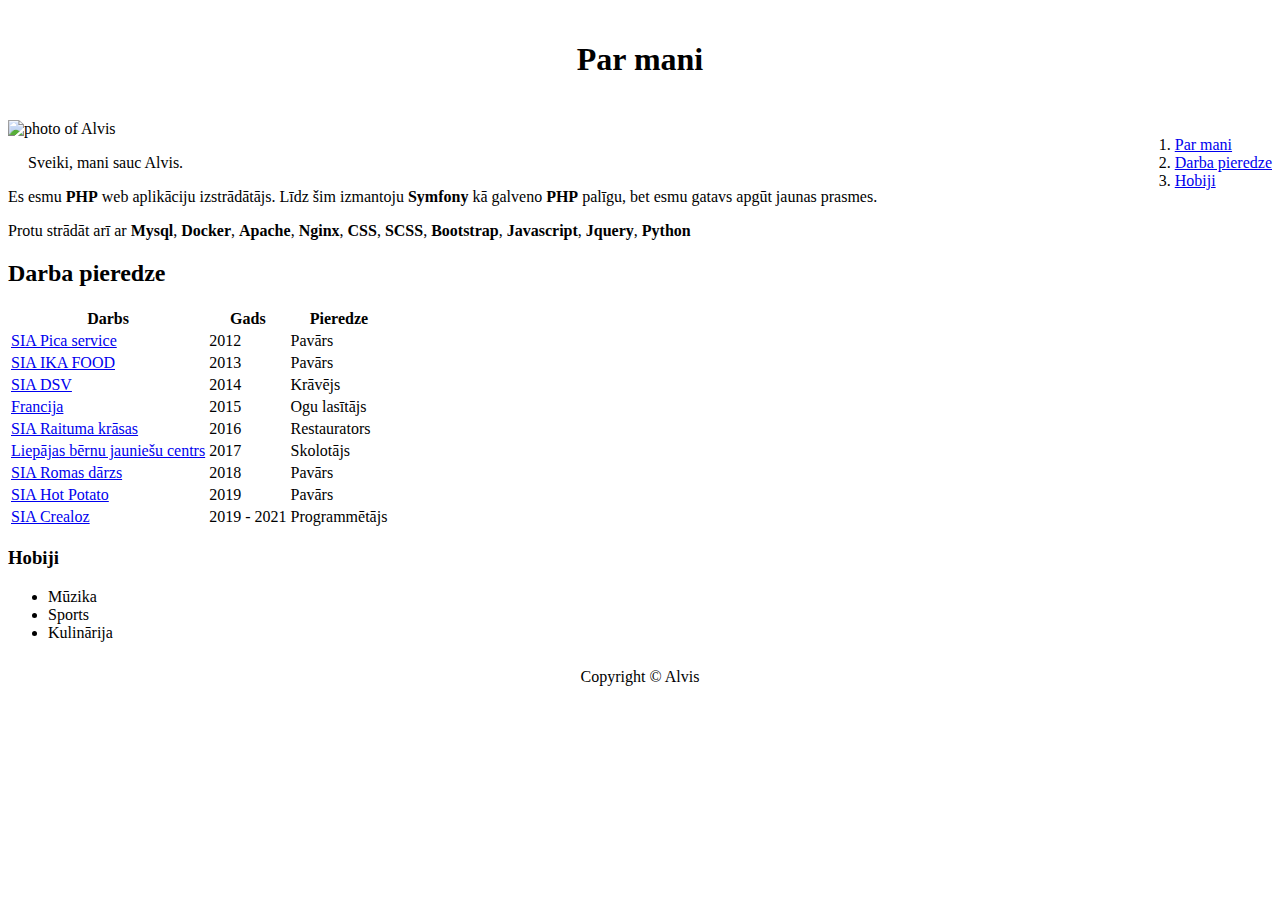
==== index.html @ 03b66365 "index" ====
<!DOCTYPE html>
<html>
    <head>
        <meta charset="utf-8">
        <title>Alvis Grigaluns</title>
        <link rel="stylesheet" type="text/css" href="output.css">
        <script type="text/javascript" src="scripts.js"></script>
    </head>
	<body style="margin-bottom: 10px">
        <header id="me">
			<div class="h1">
            <h1 style="text-align: center; padding: 20px;">Par mani</h1>
			</div>
			<div class="nav">
            <nav style="float: right">
                <ol>
                    <li><a href="#me">Par mani</a></li>
                    <li><a href="#work">Darba pieredze</a></li>
                    <li><a href="#hobbies">Hobiji</a></li>
				</ol>
            </nav>
			</div>
		</header>
        <section id="content">
                <div class="image-cropper">
                    <img src="alvis.jpg" class="profile-pic" alt="photo of Alvis" />
                </div>
                <p style="margin-left: 20px">
                    Sveiki, mani sauc <span class="my-name">Alvis.</span>

                </p>
                <div class="p">
                    <p>Es esmu <b>PHP</b> web aplikāciju izstrādātājs. Līdz šim izmantoju <b>Symfony</b> kā galveno <b>PHP</b> palīgu, bet esmu gatavs apgūt jaunas prasmes.</p>
                    <p>Protu strādāt arī ar <b>Mysql</b>, <b>Docker</b>, <b>Apache</b>, <b>Nginx</b>, <b>CSS</b>, <b>SCSS</b>, <b>Bootstrap</b>, <b>Javascript</b>, <b>Jquery</b>, <b>Python</b><p>
                </div>
            <div id="work">
                <h2>Darba pieredze</h2>
                <table class="work-xp">
                    <thead>
                    <tr>
                        <th>Darbs</th>
                        <th>Gads</th>
                        <th>Pieredze</th>
                    </tr>
                    </thead>
                    <tbody>
                    <tr>
                            <td><a href="https://www.cili.lv/" target="_blank">SIA Pica service</a></td>
                            <td>2012</td>
                            <td>Pavārs</td>
                    </tr>
                    <tr>
                        <td><a href="https://www.mcbalerija.com/" target="_blank">SIA IKA FOOD</a></td>
                        <td>2013</td>
                        <td>Pavārs</td>
                    </tr>
                    <tr>
                        <td><a href="https://www.lv.dsv.com/" target="_blank">SIA DSV</a></td>
                        <td>2014</td>
                        <td>Krāvējs</td>
                    </tr>
                    <tr>
                        <td><a href="https://www.facebook.com/profile.php?id=100010248939226" target="_blank">Francija</a></td>
                        <td>2015</td>
                        <td>Ogu lasītājs</td>
                    </tr>
                    <tr>
                        <td><a href="https://www.raitums.lv/copy-of-sakums" target="_blank">SIA Raituma krāsas</a></td>
                        <td>2016</td>
                        <td>Restaurators</td>
                    </tr>
                    <tr>
                        <td><a href="http://www.jauniesumaja.lv/" target="_blank">Liepājas bērnu jauniešu centrs</a></td>
                        <td>2017</td>
                        <td>Skolotājs</td>
                    </tr>
                    <tr>
                        <td><a href="https://www.facebook.com/romarestorans/" target="_blank">SIA Romas dārzs</a></td>
                        <td>2018</td>
                        <td>Pavārs</td>
                    </tr>
                    <tr>
                        <td><a href="https://www.facebook.com/hotpotatoliepaja/" target="_blank">SIA Hot Potato</a></td>
                        <td>2019</td>
                        <td>Pavārs</td>
                    </tr>
                    <tr>
                        <td><a href="https://www.crealoz.fr/" target="_blank">SIA Crealoz</a></td>
                        <td>2019 - 2021</td>
                        <td>Programmētājs</td>
                    </tr>
                    </tbody>
                </table>
            </div>
            <div id="hobbies">
                <h3>Hobiji</h3>
                <ul>
                    <li>Mūzika</li>
                    <li>Sports</li>
                    <li>Kulinārija</li>
                </ul>
            </div>
        </section>
        <footer style="text-align: center; padding: 10px; margin-bottom: 20px;">
            Copyright &copy; Alvis
        </footer>
    </body>
</html>
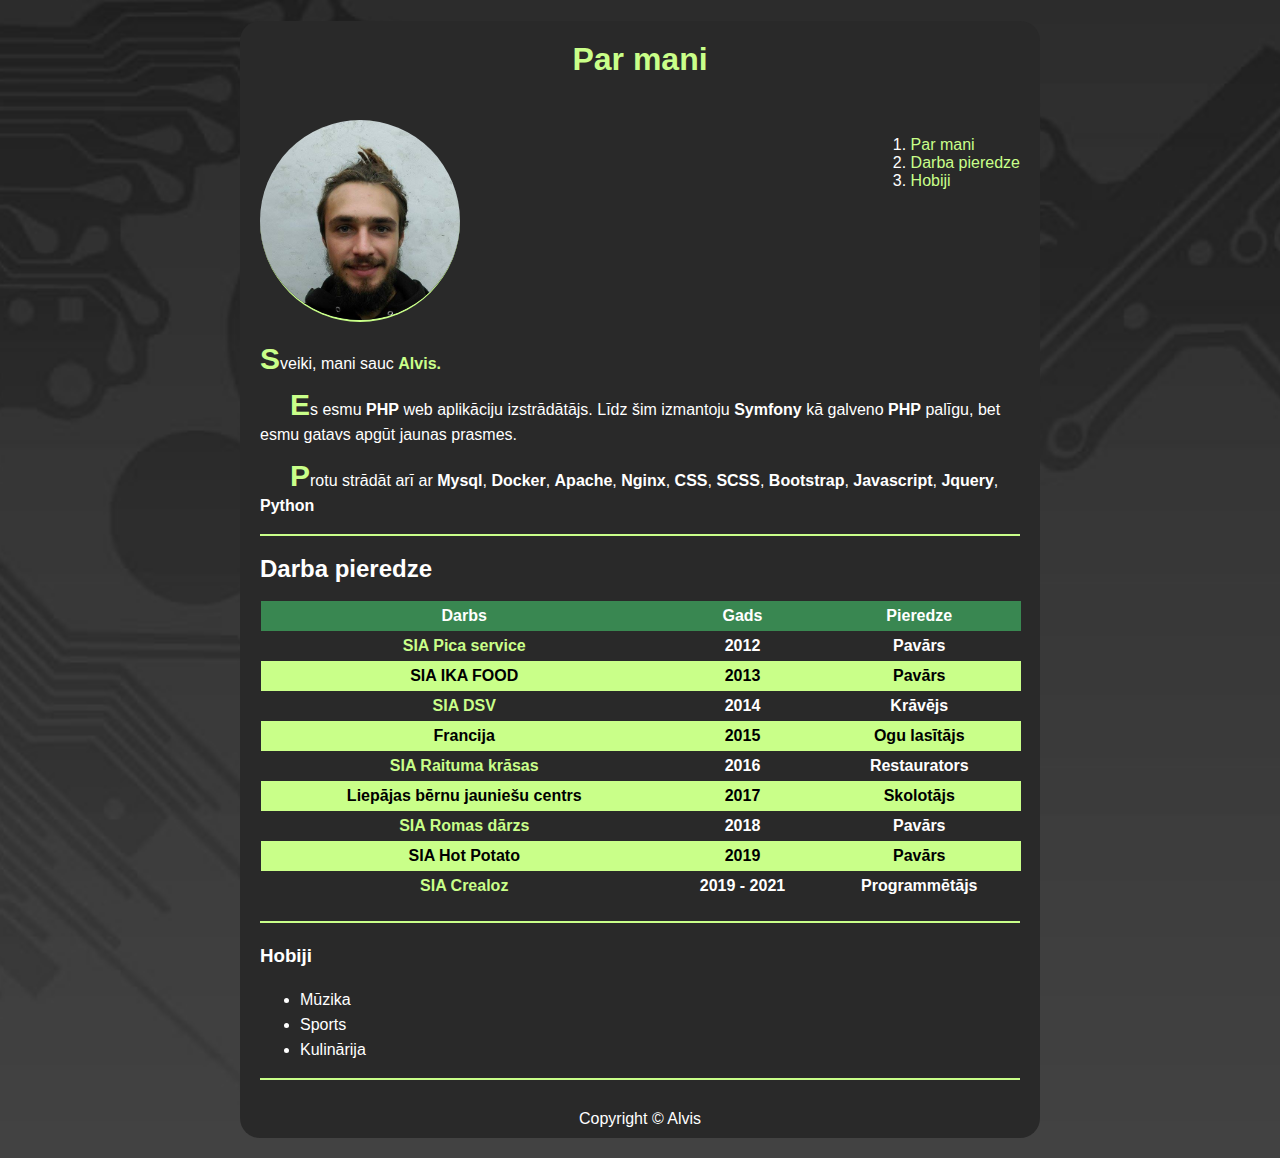
==== commit 5b6c8466: "update css" ====
--- a/index.html
+++ b/index.html
@@ -3,7 +3,7 @@
     <head>
         <meta charset="utf-8">
         <title>Alvis Grigaluns</title>
-        <link rel="stylesheet" type="text/css" href="output.css">
+        <link rel="stylesheet" type="text/css" href="styles.css">
         <script type="text/javascript" src="scripts.js"></script>
     </head>
 	<body style="margin-bottom: 10px">
--- a/styles.css
+++ b/styles.css
@@ -0,0 +1,106 @@
+.h1 {
+  color: #c9ff89;
+}
+
+.nav {
+  margin-right: 20px;
+}
+
+body {
+  width: 800px;
+  margin: 0 auto;
+  background-color: #292929;
+  color: #ffffff;
+  font-family: arial;
+  border-radius: 20px 20px;
+}
+
+#content div {
+  border-bottom: #c9ff89 solid 2px;
+  margin-bottom: 20px;
+  margin-left: 20px;
+  margin-right: 20px;
+  line-height: 25px;
+}
+#content div.panel {
+  margin-bottom: 0;
+  border: none;
+}
+#content div > div {
+  border-bottom: none;
+}
+
+.p {
+  text-indent: 30px;
+}
+
+.work-xp {
+  border: none;
+  border-collapse: collapse;
+  margin: 20px 1px;
+  width: 100%;
+}
+.work-xp thead {
+  font-weight: bold;
+  background-color: #398751;
+}
+.work-xp tr {
+  height: 30px;
+}
+.work-xp tr td {
+  text-align: center;
+}
+.work-xp tr:nth-child(2n) {
+  background-color: #c9ff89;
+  color: #000000;
+}
+.work-xp tr:nth-child(2n) a {
+  color: #000000;
+}
+.work-xp tr:nth-child(1n) {
+  font-weight: bolder;
+}
+
+.image-cropper {
+  width: 200px;
+  height: 200px;
+  position: relative;
+  overflow: hidden;
+  border-radius: 50%;
+}
+
+.profile-pic {
+  margin: -25% auto 0;
+  height: auto;
+  width: 100%;
+}
+
+.my-name {
+  font-weight: 800;
+  color: #c9ff89;
+}
+
+a {
+  color: #c9ff89;
+  text-decoration: none;
+}
+a:hover {
+  text-decoration: underline;
+}
+
+p::first-letter {
+  font-weight: bold;
+  color: #c9ff89;
+  font-size: 30px;
+}
+
+html {
+  background-image: url(back.jpg);
+  background-position: center;
+  background-repeat: no-repeat;
+  background-size: cover;
+}
+
+h4 {
+  text-align: center;
+}
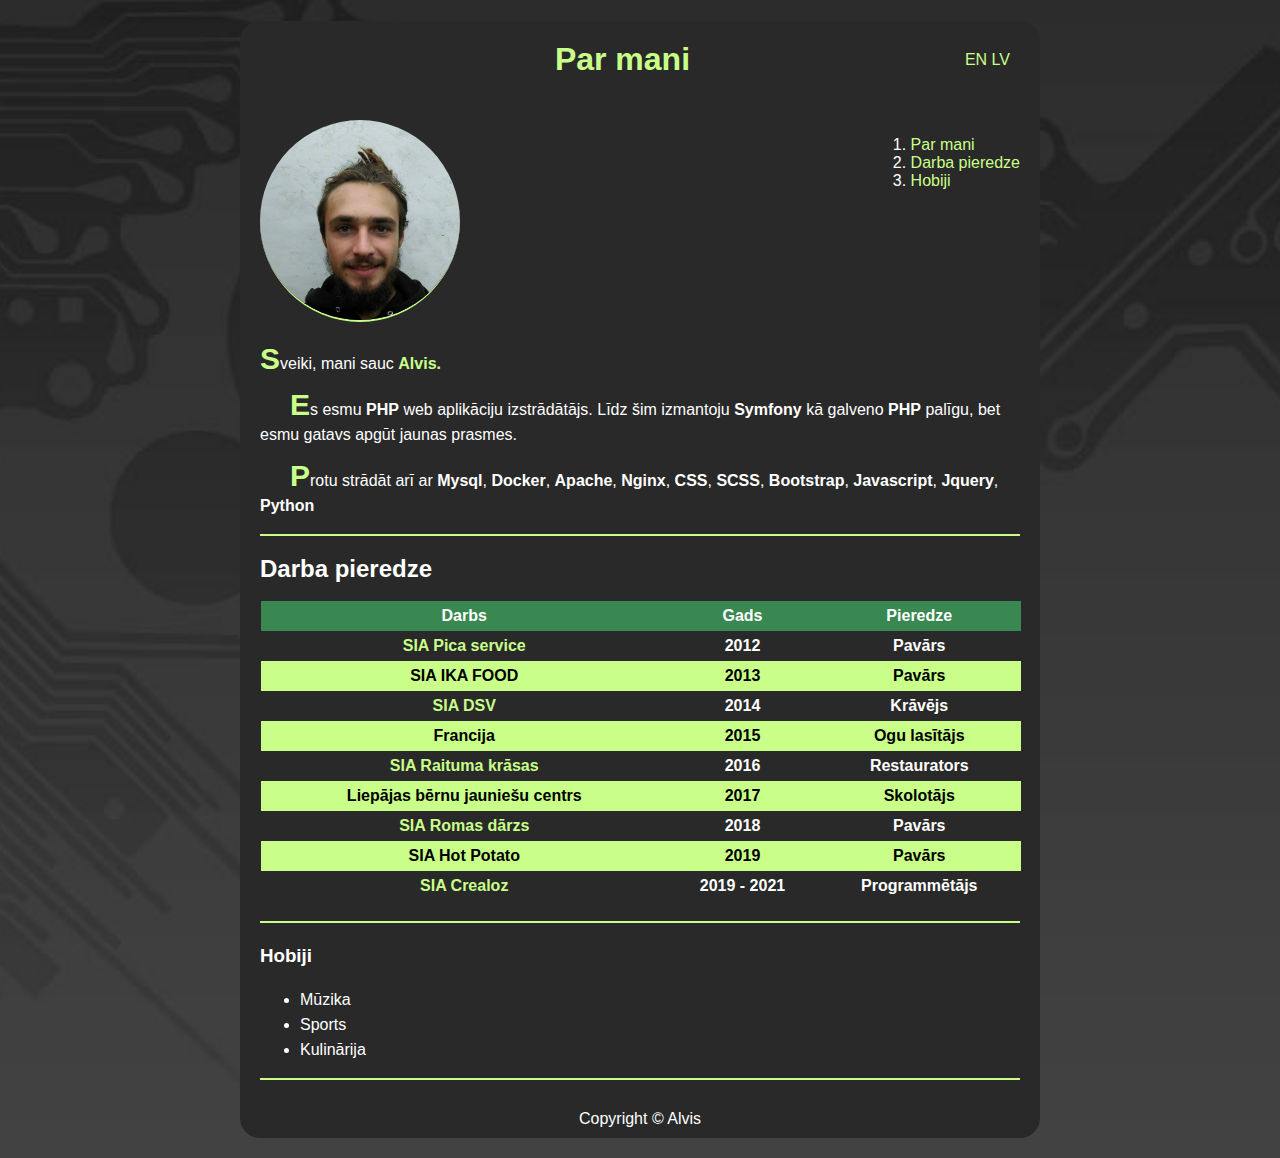
==== commit 4b7df239: "responsive design" ====
--- a/index.html
+++ b/index.html
@@ -7,32 +7,35 @@
         <script type="text/javascript" src="scripts.js"></script>
     </head>
 	<body style="margin-bottom: 10px">
+        <div class="lang">
+            <a href="enindex.html">EN</a>
+            <a href="index.html">LV</a>
+        </div>
         <header id="me">
 			<div class="h1">
-            <h1 style="text-align: center; padding: 20px;">Par mani</h1>
+                <h1 style="text-align: center; padding: 20px;">Par mani</h1>
 			</div>
 			<div class="nav">
-            <nav style="float: right">
-                <ol>
-                    <li><a href="#me">Par mani</a></li>
-                    <li><a href="#work">Darba pieredze</a></li>
-                    <li><a href="#hobbies">Hobiji</a></li>
-				</ol>
-            </nav>
+                <nav style="float: right">
+                    <ol>
+                        <li><a href="#me">Par mani</a></li>
+                        <li><a href="#work">Darba pieredze</a></li>
+                        <li><a href="#hobbies">Hobiji</a></li>
+                    </ol>
+                </nav>
 			</div>
 		</header>
         <section id="content">
-                <div class="image-cropper">
-                    <img src="alvis.jpg" class="profile-pic" alt="photo of Alvis" />
-                </div>
-                <p style="margin-left: 20px">
-                    Sveiki, mani sauc <span class="my-name">Alvis.</span>
-
-                </p>
-                <div class="p">
-                    <p>Es esmu <b>PHP</b> web aplikāciju izstrādātājs. Līdz šim izmantoju <b>Symfony</b> kā galveno <b>PHP</b> palīgu, bet esmu gatavs apgūt jaunas prasmes.</p>
-                    <p>Protu strādāt arī ar <b>Mysql</b>, <b>Docker</b>, <b>Apache</b>, <b>Nginx</b>, <b>CSS</b>, <b>SCSS</b>, <b>Bootstrap</b>, <b>Javascript</b>, <b>Jquery</b>, <b>Python</b><p>
-                </div>
+            <div class="image-cropper">
+                <img src="alvis.jpg" class="profile-pic" alt="photo of Alvis" />
+            </div>
+            <p style="margin-left: 20px">
+                Sveiki, mani sauc <span class="my-name">Alvis.</span>
+            </p>
+            <div class="p">
+                <p>Es esmu <strong>PHP</strong> web aplikāciju izstrādātājs. Līdz šim izmantoju <strong>Symfony</strong> kā galveno <strong>PHP</strong> palīgu, bet esmu gatavs apgūt jaunas prasmes.</p>
+                <p>Protu strādāt arī ar <strong>Mysql</strong>, <strong>Docker</strong>, <strong>Apache</strong>, <strong>Nginx</strong>, <strong>CSS</strong>, <strong>SCSS</strong>, <strong>Bootstrap</strong>, <strong>Javascript</strong>, <strong>Jquery</strong>, <strong>Python</strong><p>
+            </div>
             <div id="work">
                 <h2>Darba pieredze</h2>
                 <table class="work-xp">
--- a/styles.css
+++ b/styles.css
@@ -1,5 +1,11 @@
 .h1 {
   color: #c9ff89;
+}
+
+.lang {
+  padding: 30px;
+  float: right;
+  margin-left: -50px;
 }
 
 .nav {
@@ -104,3 +110,15 @@
 h4 {
   text-align: center;
 }
+
+@media only screen and (max-width: 600px) {
+  body {
+    width: 100%;
+  }
+}
+
+@media only screen and (max-width: 800px) {
+  body {
+    width: 100%;
+  }
+}
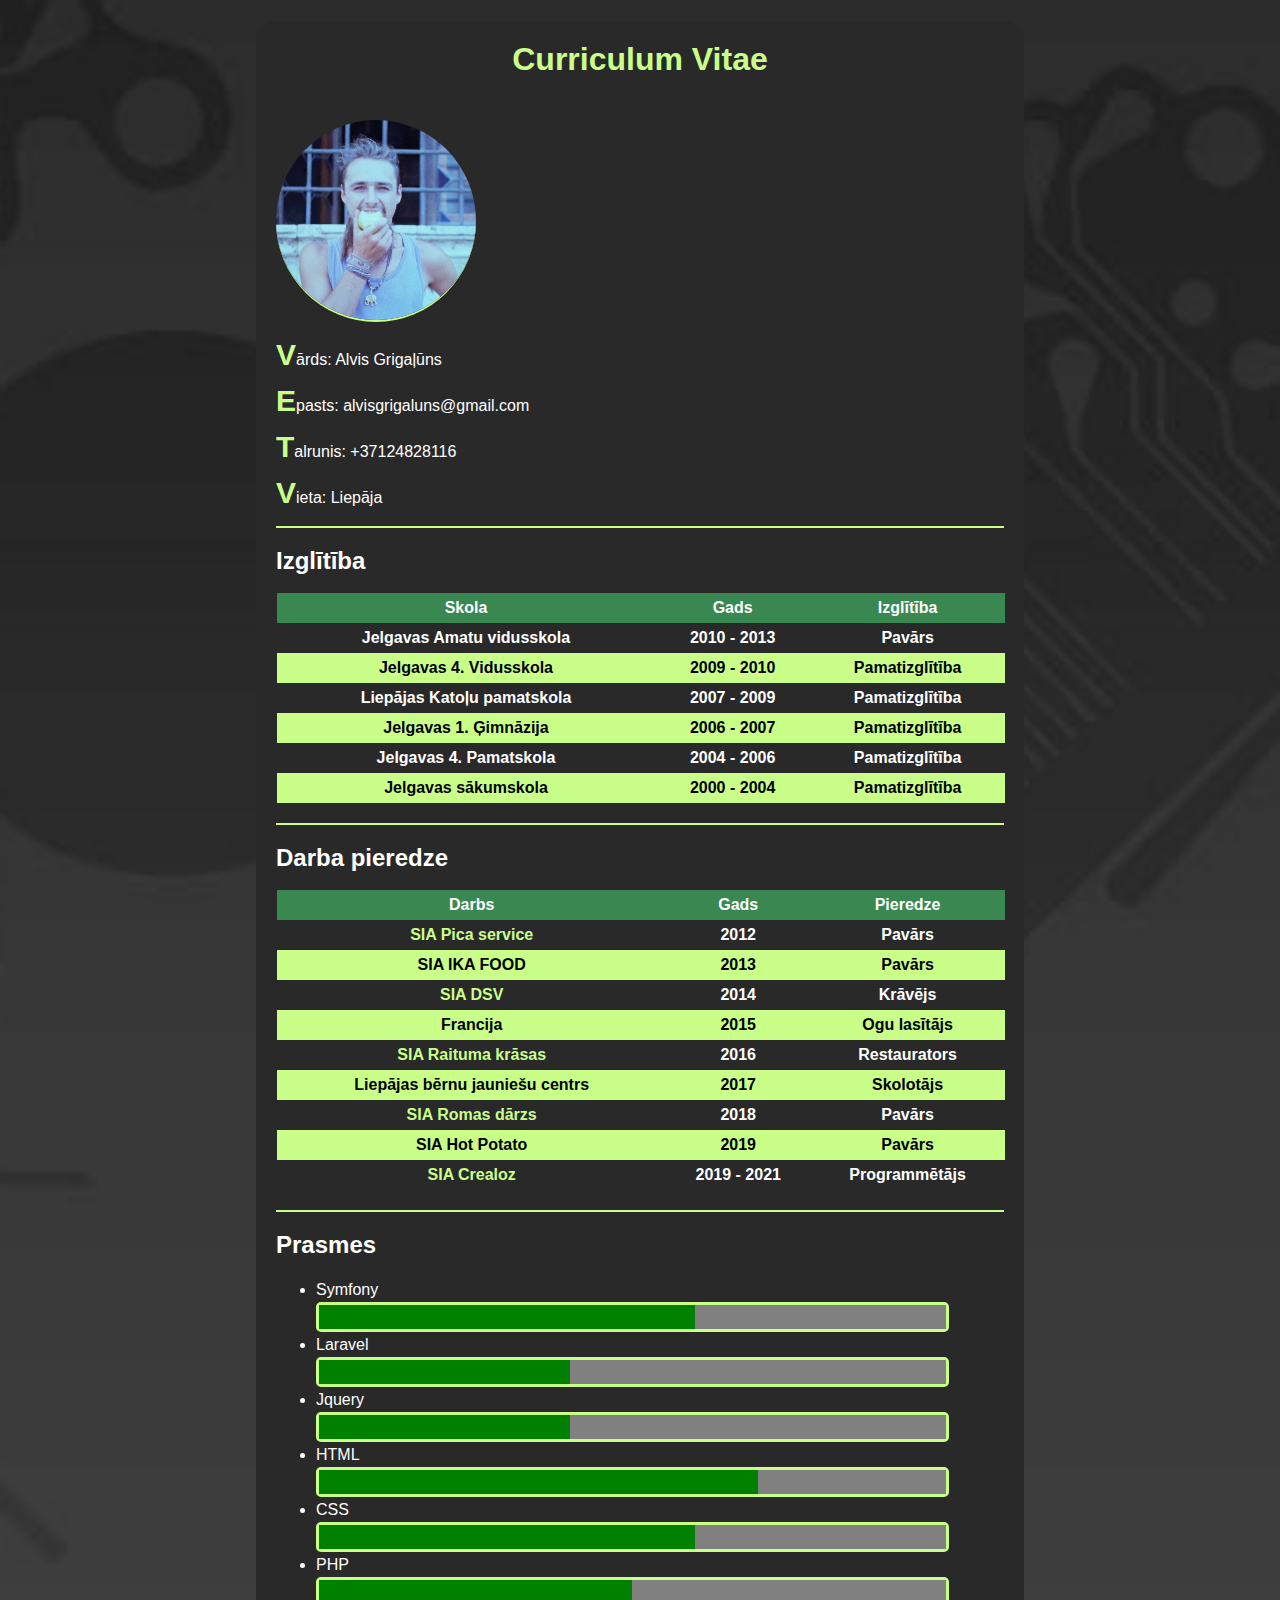
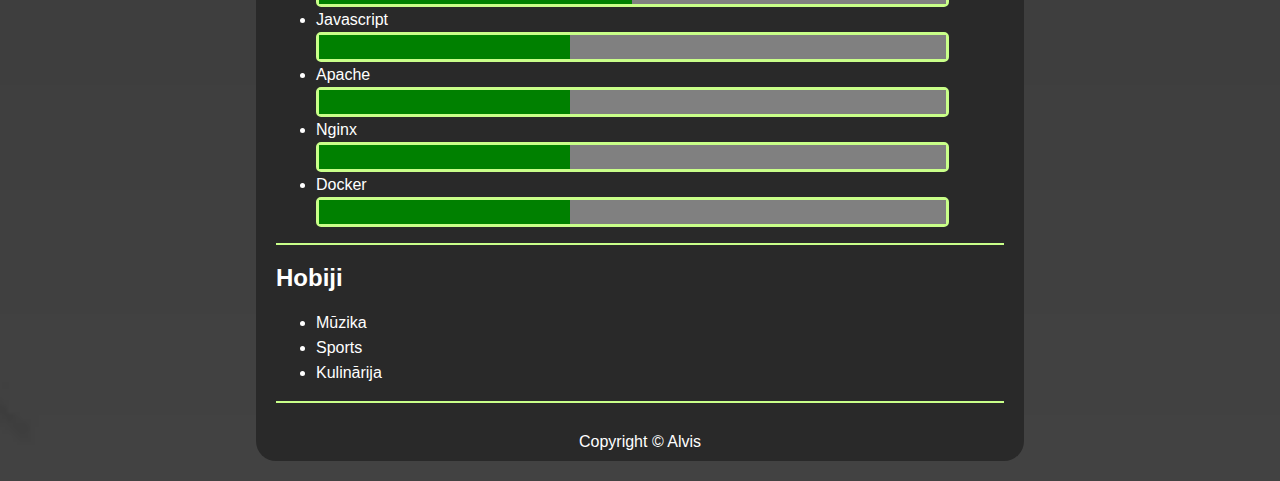
==== commit 32dbbed2: "some update" ====
--- a/index.html
+++ b/index.html
@@ -13,7 +13,7 @@
         </div>
         <header id="me">
 			<div class="h1">
-                <h1 style="text-align: center; padding: 20px;">Par mani</h1>
+                <h1 style="text-align: center; padding: 20px;">Curriculum Vitae</h1>
 			</div>
 			<div class="nav">
                 <nav style="float: right">
@@ -29,12 +29,64 @@
             <div class="image-cropper">
                 <img src="alvis.jpg" class="profile-pic" alt="photo of Alvis" />
             </div>
-            <p style="margin-left: 20px">
-                Sveiki, mani sauc <span class="my-name">Alvis.</span>
-            </p>
-            <div class="p">
-                <p>Es esmu <strong>PHP</strong> web aplikāciju izstrādātājs. Līdz šim izmantoju <strong>Symfony</strong> kā galveno <strong>PHP</strong> palīgu, bet esmu gatavs apgūt jaunas prasmes.</p>
-                <p>Protu strādāt arī ar <strong>Mysql</strong>, <strong>Docker</strong>, <strong>Apache</strong>, <strong>Nginx</strong>, <strong>CSS</strong>, <strong>SCSS</strong>, <strong>Bootstrap</strong>, <strong>Javascript</strong>, <strong>Jquery</strong>, <strong>Python</strong><p>
+            <div class="contact-info">
+                <p>Vārds: Alvis Grigaļūns</p>
+                <p>Epasts: alvisgrigaluns@gmail.com</p>
+                <p>Talrunis: +37124828116</p>
+                <p>Vieta: Liepāja</p>
+            </div>
+            <div class="text">
+                <p style="margin-left: 20px">
+                    Sveiki, mani sauc <span class="my-name">Alvis.</span>
+                </p>
+                <div class="p">
+                    <p>Es esmu <strong>PHP</strong> web aplikāciju izstrādātājs. Līdz šim izmantoju <strong>Symfony</strong> kā galveno <strong>PHP</strong> palīgu, bet esmu gatavs apgūt jaunas prasmes.</p>
+                    <p>Protu strādāt arī ar <strong>Mysql</strong>, <strong>Docker</strong>, <strong>Apache</strong>, <strong>Nginx</strong>, <strong>CSS</strong>, <strong>SCSS</strong>, <strong>Bootstrap</strong>, <strong>Javascript</strong>, <strong>Jquery</strong>, <strong>Python</strong><p>
+                </div>
+            </div>
+            <div id="education">
+                <h2>Izglītība</h2>
+                <table class="work-xp">
+                    <thead>
+                    <tr>
+                        <th>Skola</th>
+                        <th>Gads</th>
+                        <th>Izglītība</th>
+                    </tr>
+                    </thead>
+                    <tbody>
+                    <tr>
+                        <td>Jelgavas Amatu vidusskola</td>
+                        <td>2010 - 2013</td>
+                        <td>Pavārs</td>
+                    </tr>
+                    <tr>
+                        <td>Jelgavas 4. Vidusskola</td>
+                        <td>2009 - 2010</td>
+                        <td>Pamatizglītība</td>
+                    </tr>
+                    <tr>
+                        <td>Liepājas Katoļu pamatskola</td>
+                        <td>2007 - 2009</td>
+                        <td>Pamatizglītība</td>
+                    </tr>
+                    <tr>
+                        <td>Jelgavas 1. Ģimnāzija</td>
+                        <td>2006 - 2007</td>
+                        <td>Pamatizglītība</td>
+                    </tr>
+                    <tr>
+                        <td>Jelgavas 4. Pamatskola</td>
+                        <td>2004 - 2006</td>
+                        <td>Pamatizglītība</td>
+                    </tr>
+                    <tr>
+                        <td>Jelgavas sākumskola</td>
+                        <td>2000 - 2004</td>
+                        <td>Pamatizglītība</td>
+                    </tr>
+                    </tbody>
+                </table>
             </div>
             <div id="work">
                 <h2>Darba pieredze</h2>
@@ -95,8 +147,53 @@
                     </tbody>
                 </table>
             </div>
+            <div id="skills">
+                <h2>Prasmes</h2>
+                <ul>
+                    <li>
+                        <label class="progress-label" for="symfony">Symfony</label>
+                        <progress id="symfony" value="60" max="100"></progress>
+                    </li>
+                    <li>
+                        <label class="progress-label" for="laravel">Laravel</label>
+                        <progress id="laravel" value="40" max="100"></progress>
+                    </li>
+                    <li>
+                        <label class="progress-label" for="jquery">Jquery</label>
+                        <progress id="jquery" value="40" max="100"></progress>
+                    </li>
+                    <li>
+                        <label class="progress-label" for="html">HTML</label>
+                        <progress id="html" value="70" max="100"></progress>
+                    </li>
+                    <li>
+                        <label class="progress-label" for="css">CSS</label>
+                        <progress id="css" value="60" max="100"></progress>
+                    </li>
+                    <li>
+                        <label class="progress-label" for="php">PHP</label>
+                        <progress id="php" value="50" max="100"></progress>
+                    </li>
+                    <li>
+                        <label class="progress-label" for="js">Javascript</label>
+                        <progress id="js" value="40" max="100"></progress>
+                    </li>
+                    <li>
+                        <label class="progress-label" for="apache">Apache</label>
+                        <progress id="apache" value="40" max="100"></progress>
+                    </li>
+                    <li>
+                        <label class="progress-label" for="nginx">Nginx</label>
+                        <progress id="nginx" value="40" max="100"></progress>
+                    </li>
+                    <li>
+                        <label class="progress-label" for="docker">Docker</label>
+                        <progress id="docker" value="40" max="100"></progress>
+                    </li>
+                </ul>
+            </div>
             <div id="hobbies">
-                <h3>Hobiji</h3>
+                <h2>Hobiji</h2>
                 <ul>
                     <li>Mūzika</li>
                     <li>Sports</li>
--- a/styles.css
+++ b/styles.css
@@ -3,17 +3,19 @@
 }
 
 .lang {
+  display: none;
   padding: 30px;
   float: right;
   margin-left: -50px;
 }
 
 .nav {
+  display: none;
   margin-right: 20px;
 }
 
 body {
-  width: 800px;
+  width: 60%;
   margin: 0 auto;
   background-color: #292929;
   color: #ffffff;
@@ -34,6 +36,10 @@
 }
 #content div > div {
   border-bottom: none;
+}
+
+.text {
+  display: none;
 }
 
 .p {
@@ -67,6 +73,24 @@
   font-weight: bolder;
 }
 
+progress {
+  display: block;
+  width: 92%;
+}
+
+progress[value] {
+  -webkit-appearance: none;
+  appearance: none;
+  height: 30px;
+  border: 3px solid #c9ff89;
+  border-radius: 5px 5px;
+}
+
+::-moz-progress-bar {
+   background: #398751;
+}
+
+
 .image-cropper {
   width: 200px;
   height: 200px;
@@ -76,7 +100,7 @@
 }
 
 .profile-pic {
-  margin: -25% auto 0;
+  margin: -2% auto 0;
   height: auto;
   width: 100%;
 }
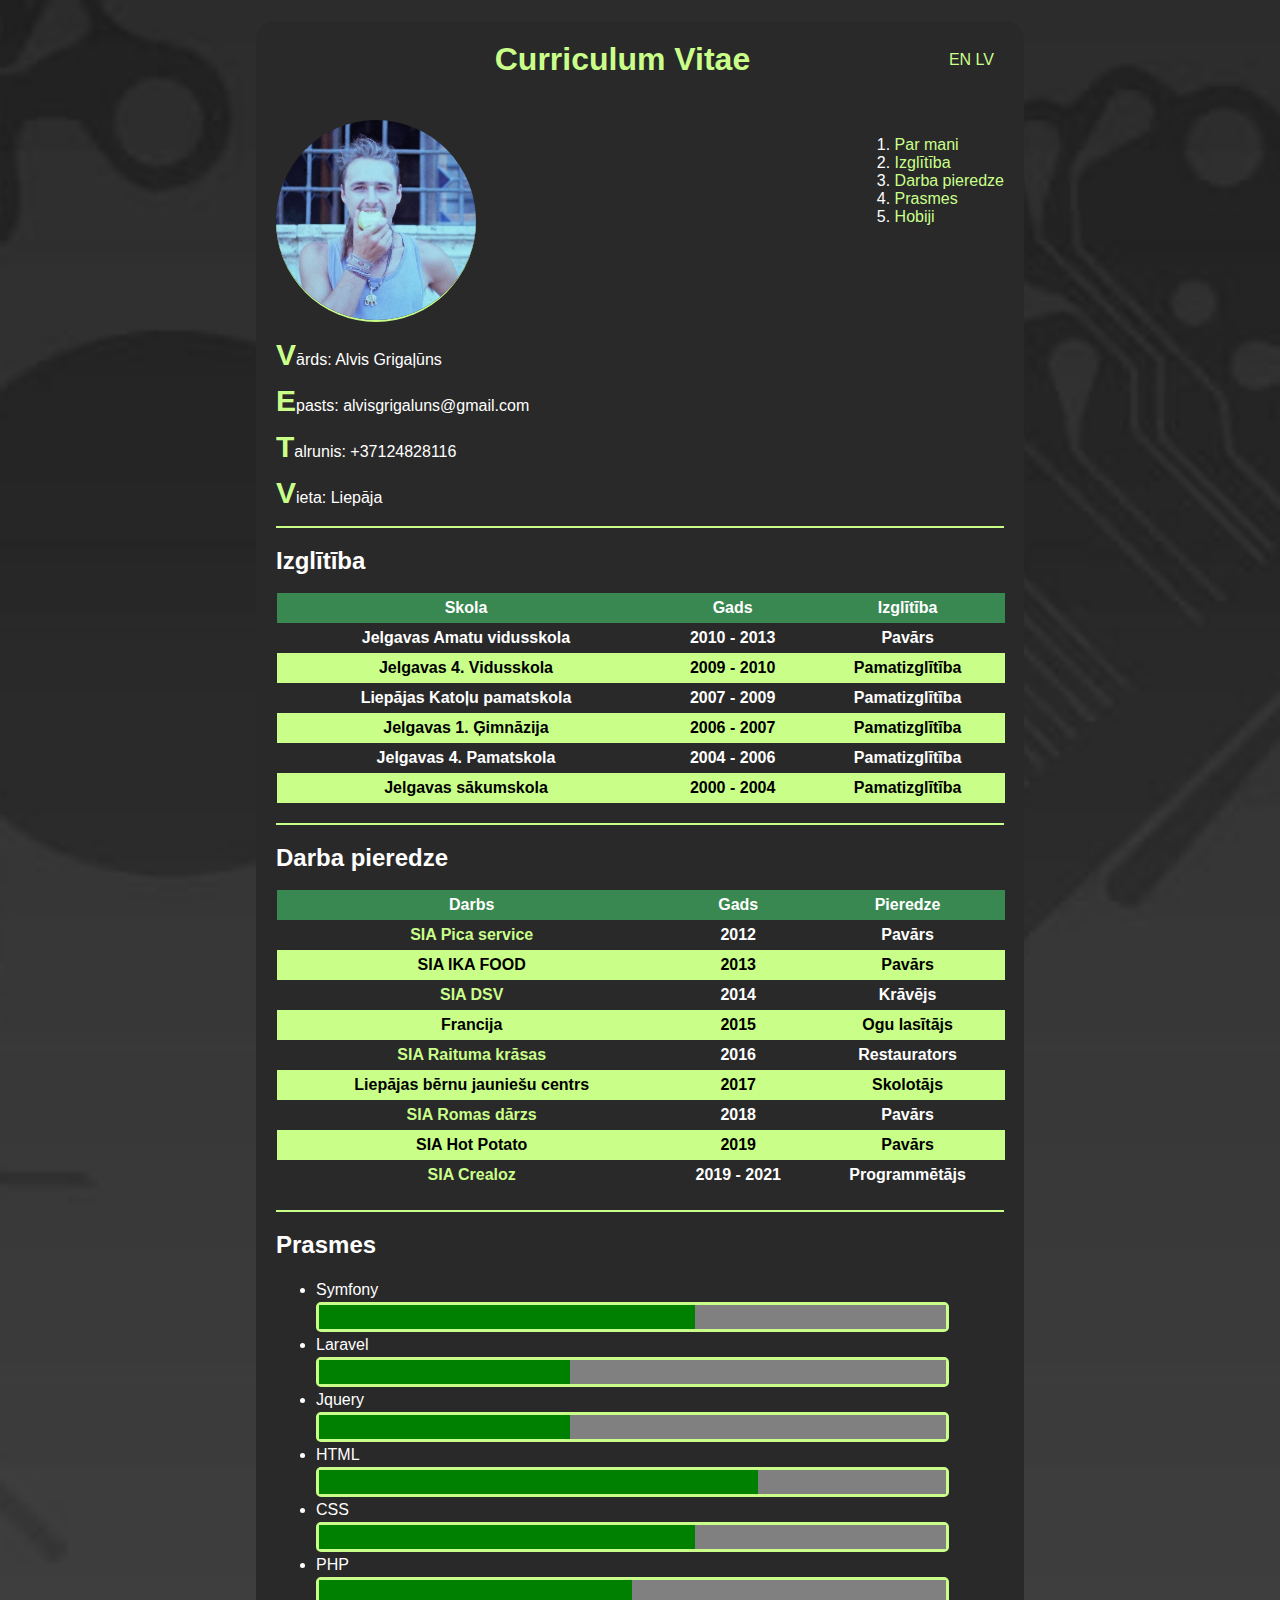
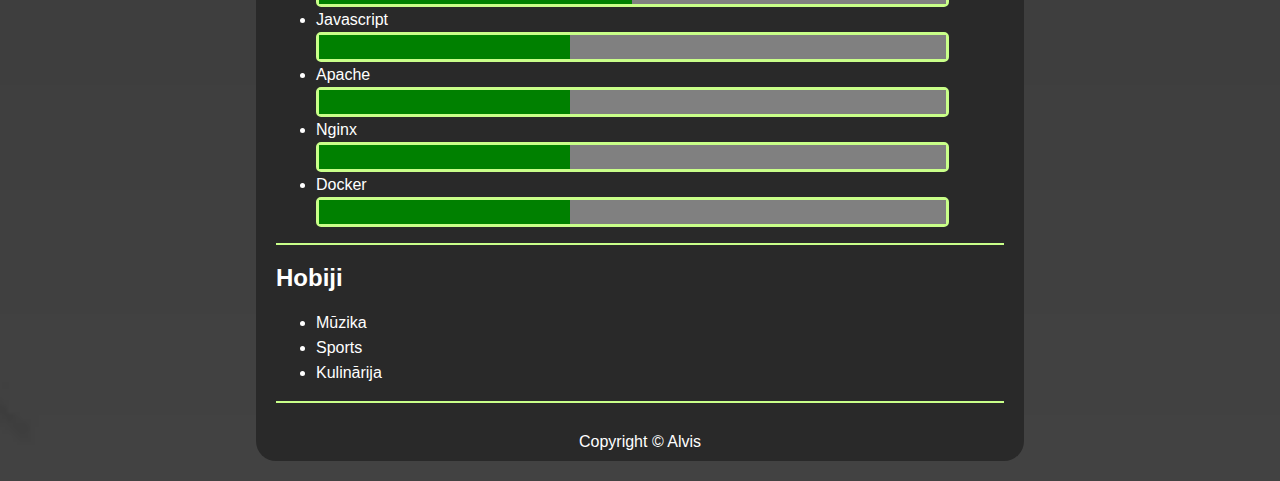
==== commit 408eec5c: "nav update" ====
--- a/index.html
+++ b/index.html
@@ -19,7 +19,9 @@
                 <nav style="float: right">
                     <ol>
                         <li><a href="#me">Par mani</a></li>
+                        <li><a href="#education">Izglītība</a></li>
                         <li><a href="#work">Darba pieredze</a></li>
+                        <li><a href="#skills">Prasmes</a></li>
                         <li><a href="#hobbies">Hobiji</a></li>
                     </ol>
                 </nav>
--- a/styles.css
+++ b/styles.css
@@ -3,14 +3,14 @@
 }
 
 .lang {
-  display: none;
+  /*display: none;*/
   padding: 30px;
   float: right;
   margin-left: -50px;
 }
 
 .nav {
-  display: none;
+  /*display: none;*/
   margin-right: 20px;
 }
 
